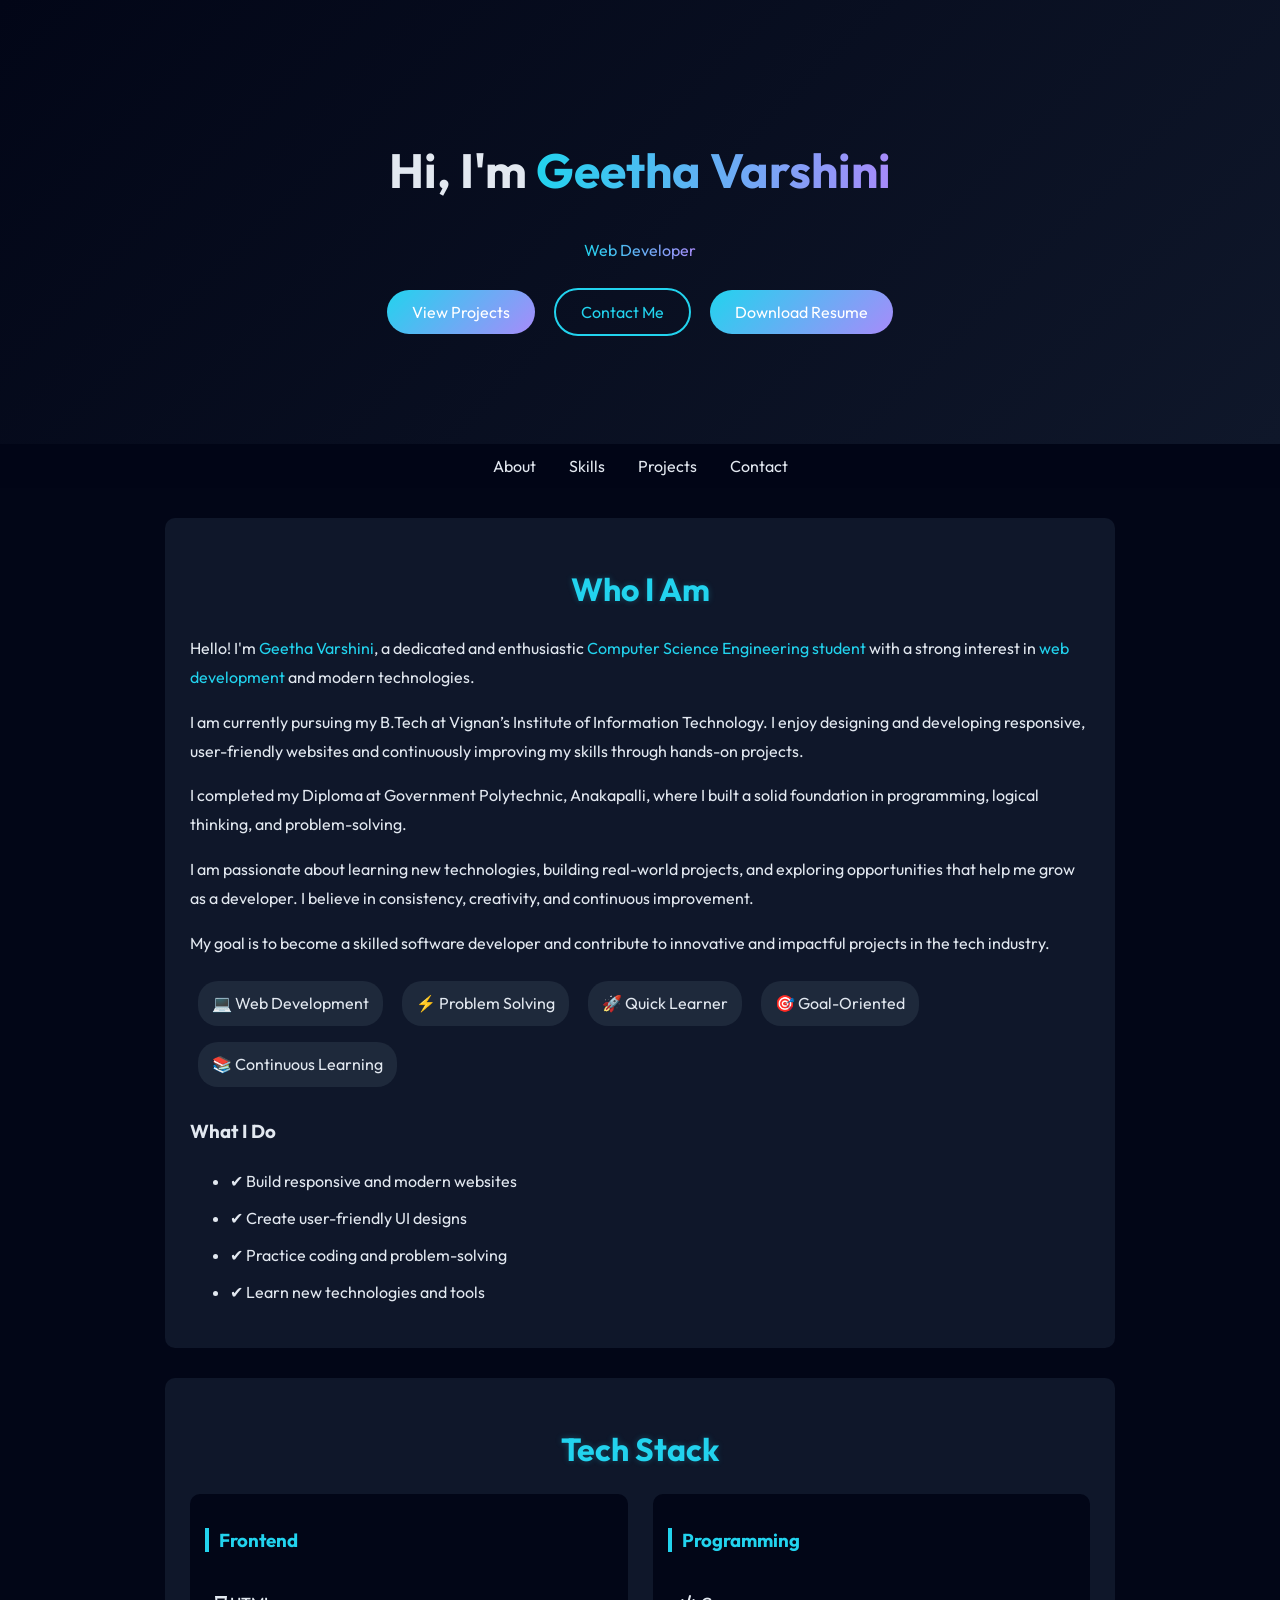
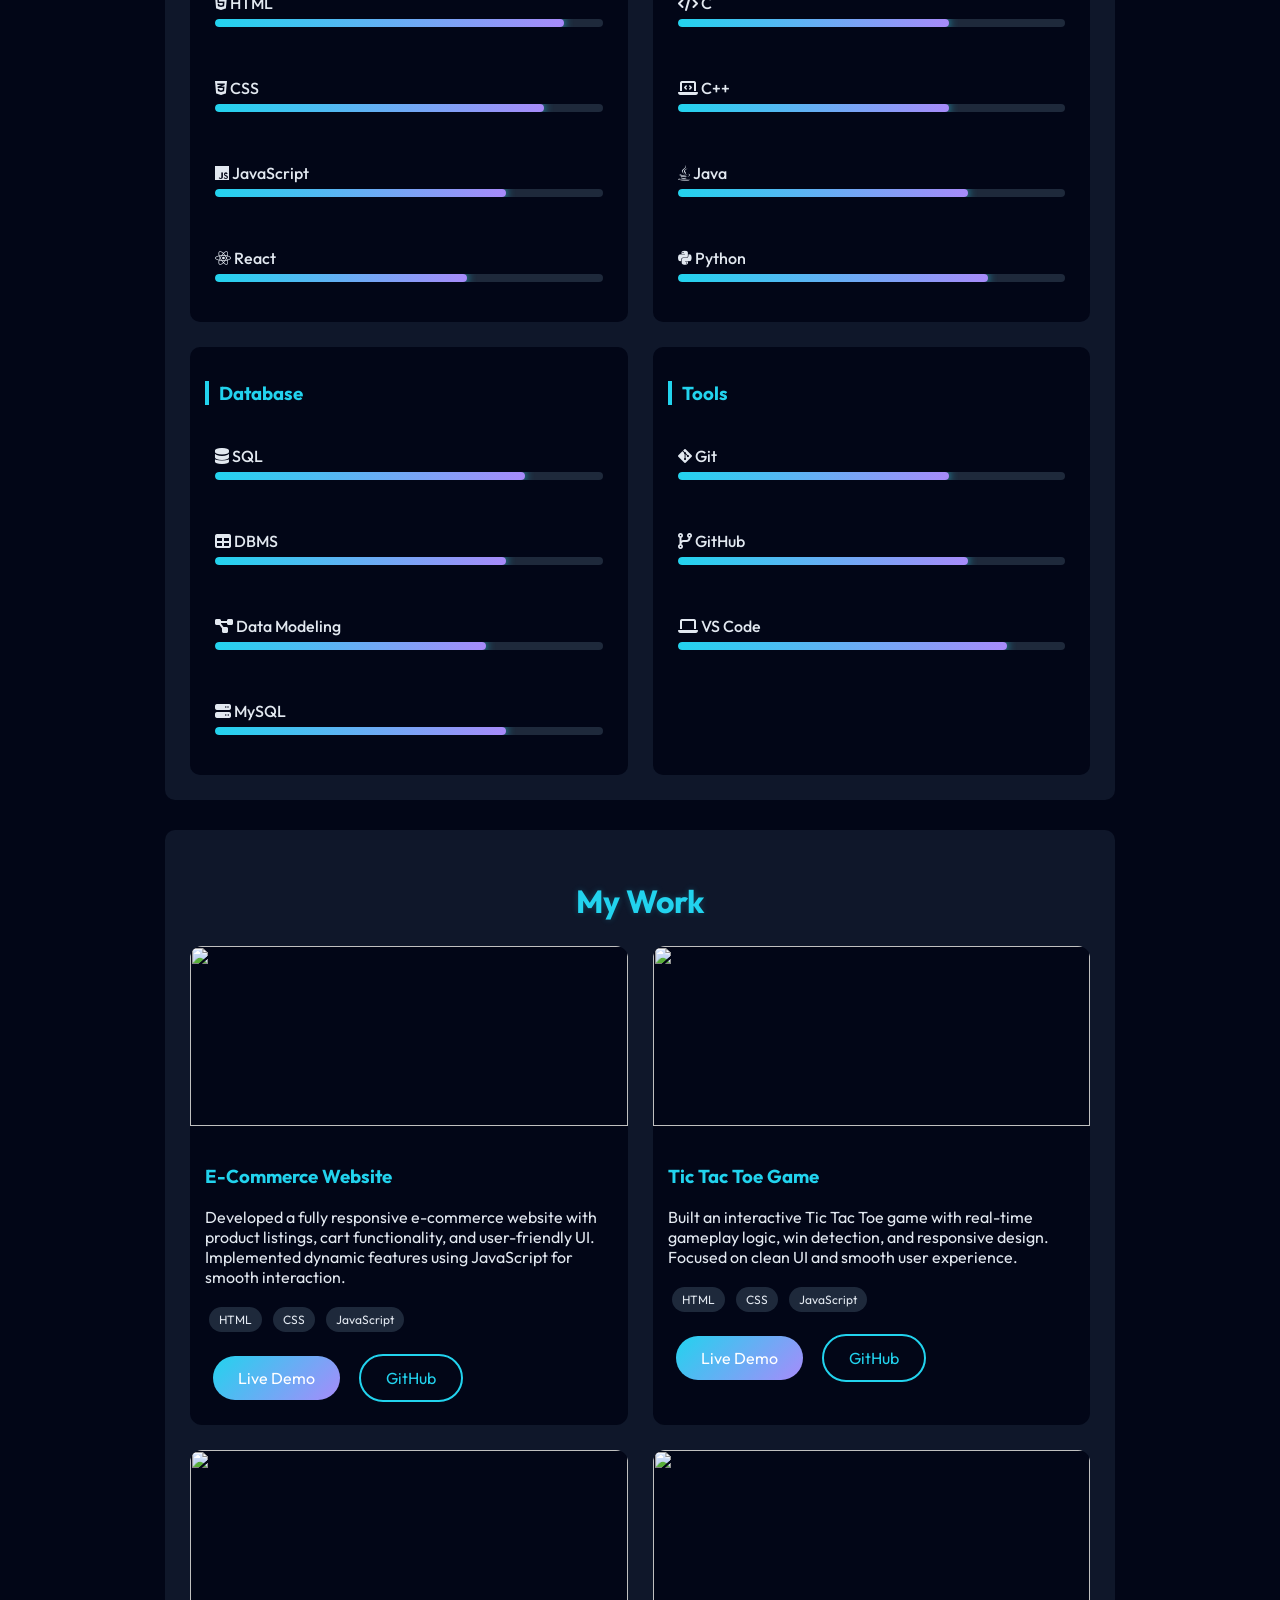
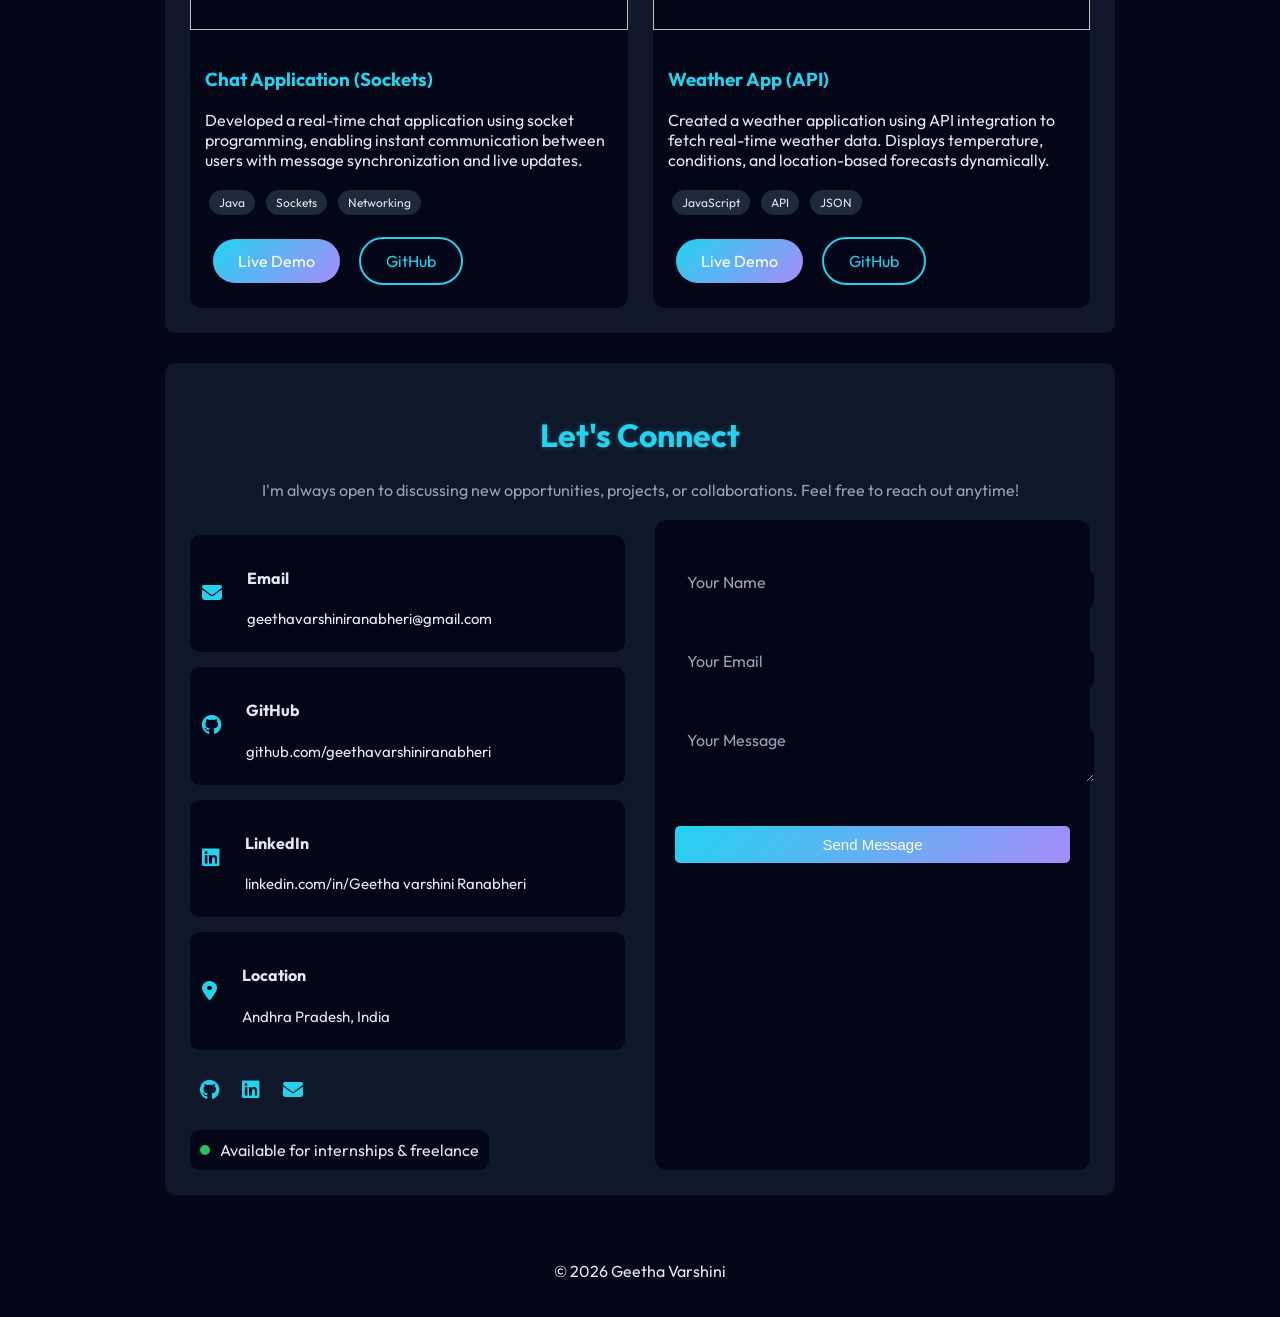
==== index.html @ 0db8dcf7 "Add files via upload" ====
<!DOCTYPE html>
<html lang="en">
<head>
<meta charset="UTF-8">
<meta name="viewport" content="width=device-width, initial-scale=1.0">
<title>Geetha Varshini | Portfolio</title>

<link rel="stylesheet" href="style.css">

<link href="https://fonts.googleapis.com/css2?family=Outfit:wght@300;500;700&display=swap" rel="stylesheet">

<link rel="stylesheet" href="https://cdnjs.cloudflare.com/ajax/libs/font-awesome/6.5.0/css/all.min.css">
</head>

<body>

<!-- HERO -->
<section class="hero">
    <h1>Hi, I'm <span>Geetha Varshini</span></h1>
    <p><span id="typing"></span></p>

    <div class="buttons">
        <a href="#projects" class="btn">View Projects</a>
        <a href="#contact" class="btn outline">Contact Me</a>
        <a href="resume.pdf" download class="btn resume-btn">Download Resume</a>
    </div>
</section>

<!-- NAV -->
<nav>
    <a href="#about">About</a>
    <a href="#skills">Skills</a>
    <a href="#projects">Projects</a>
    <a href="#contact">Contact</a>
</nav>

<!-- ABOUT -->
<section id="about" class="card fade">
    <h2>Who I Am</h2>

    <div class="about-container">

        <p>
            Hello! I'm <span class="highlight">Geetha Varshini</span>, a dedicated and enthusiastic 
            <span class="highlight">Computer Science Engineering student</span> with a strong interest in 
            <span class="highlight">web development</span> and modern technologies.
        </p>

        <p>
            I am currently pursuing my B.Tech at Vignan’s Institute of Information Technology. 
            I enjoy designing and developing responsive, user-friendly websites and continuously 
            improving my skills through hands-on projects.
        </p>

        <p>
            I completed my Diploma at Government Polytechnic, Anakapalli, where I built a solid 
            foundation in programming, logical thinking, and problem-solving.
        </p>

        <p>
            I am passionate about learning new technologies, building real-world projects, and 
            exploring opportunities that help me grow as a developer. I believe in consistency, 
            creativity, and continuous improvement.
        </p>

        <p>
            My goal is to become a skilled software developer and contribute to innovative and 
            impactful projects in the tech industry.
        </p>

        <div class="about-points">
            <span>💻 Web Development</span>
            <span>⚡ Problem Solving</span>
            <span>🚀 Quick Learner</span>
            <span>🎯 Goal-Oriented</span>
            <span>📚 Continuous Learning</span>
        </div>

        <!-- EXTRA -->
        <div class="about-extra">
            <h3>What I Do</h3>
            <ul>
                <li>✔ Build responsive and modern websites</li>
                <li>✔ Create user-friendly UI designs</li>
                <li>✔ Practice coding and problem-solving</li>
                <li>✔ Learn new technologies and tools</li>
            </ul>
        </div>

    </div>
</section>

<section id="skills" class="card fade">
    <h2>Tech Stack</h2>

    <div class="skills-grid">

        <!-- ROW 1 -->
        <div class="skill-group">
            <h3>Frontend</h3>

            <div class="skill-box">
                <p><i class="fab fa-html5"></i> HTML</p>
                <div class="skill-bar"><span data-width="90%"></span></div>
            </div>

            <div class="skill-box">
                <p><i class="fab fa-css3-alt"></i> CSS</p>
                <div class="skill-bar"><span data-width="85%"></span></div>
            </div>

            <div class="skill-box">
                <p><i class="fab fa-js"></i> JavaScript</p>
                <div class="skill-bar"><span data-width="75%"></span></div>
            </div>

            <div class="skill-box">
                <p><i class="fab fa-react"></i> React</p>
                <div class="skill-bar"><span data-width="65%"></span></div>
            </div>
        </div>

        <div class="skill-group">
            <h3>Programming</h3>

            <div class="skill-box">
                <p><i class="fas fa-code"></i> C</p>
                <div class="skill-bar"><span data-width="70%"></span></div>
            </div>

            <div class="skill-box">
                <p><i class="fas fa-laptop-code"></i> C++</p>
                <div class="skill-bar"><span data-width="70%"></span></div>
            </div>

            <div class="skill-box">
                <p><i class="fab fa-java"></i> Java</p>
                <div class="skill-bar"><span data-width="75%"></span></div>
            </div>

            <div class="skill-box">
                <p><i class="fab fa-python"></i> Python</p>
                <div class="skill-bar"><span data-width="80%"></span></div>
            </div>
        </div>

        <!-- ROW 2 -->
        <div class="skill-group">
    <h3>Database</h3>

    <div class="skill-box">
        <p><i class="fas fa-database"></i> SQL</p>
        <div class="skill-bar"><span data-width="80%"></span></div>
    </div>

    <div class="skill-box">
        <p><i class="fas fa-table"></i> DBMS</p>
        <div class="skill-bar"><span data-width="75%"></span></div>
    </div>

    <div class="skill-box">
        <p><i class="fas fa-project-diagram"></i> Data Modeling</p>
        <div class="skill-bar"><span data-width="70%"></span></div>
    </div>

    <div class="skill-box">
        <p><i class="fas fa-server"></i> MySQL</p>
        <div class="skill-bar"><span data-width="75%"></span></div>
    </div>
</div>

        <div class="skill-group">
            <h3>Tools</h3>

            <div class="skill-box">
                <p><i class="fab fa-git-alt"></i> Git</p>
                <div class="skill-bar"><span data-width="70%"></span></div>
            </div>

            <div class="skill-box">
                <p><i class="fas fa-code-branch"></i> GitHub</p>
                <div class="skill-bar"><span data-width="75%"></span></div>
            </div>

            <div class="skill-box">
                <p><i class="fas fa-laptop"></i> VS Code</p>
                <div class="skill-bar"><span data-width="85%"></span></div>
            </div>
        </div>

    </div>
</section>

<!-- PROJECTS -->
<section id="projects" class="card fade">
    <h2>My Work</h2>

    <div class="projects-container">

        <!-- E-COMMERCE -->
        <div class="project-card">
            <img src="C:\Users\geeth\Downloads\ecommerce-websites.jpg" alt="">

            <div class="project-content">
                <h3>E-Commerce Website</h3>
                <p>
                    Developed a fully responsive e-commerce website with product listings, cart functionality,
                    and user-friendly UI. Implemented dynamic features using JavaScript for smooth interaction.
                </p>

                <div class="tech-stack">
                    <span>HTML</span>
                    <span>CSS</span>
                    <span>JavaScript</span>
                </div>

                <div class="project-buttons">
                    <a href="#" class="btn">Live Demo</a>
                    <a href="#" class="btn outline">GitHub</a>
                </div>
            </div>
        </div>

        <!-- TIC TAC TOE -->
        <div class="project-card">
            <img src="C:\Users\geeth\Downloads\tic-tac-toe-2.jpeg" alt="">

            <div class="project-content">
                <h3>Tic Tac Toe Game</h3>
                <p>
                    Built an interactive Tic Tac Toe game with real-time gameplay logic, win detection,
                    and responsive design. Focused on clean UI and smooth user experience.
                </p>

                <div class="tech-stack">
                    <span>HTML</span>
                    <span>CSS</span>
                    <span>JavaScript</span>
                </div>

                <div class="project-buttons">
                    <a href="#" class="btn">Live Demo</a>
                    <a href="#" class="btn outline">GitHub</a>
                </div>
            </div>
        </div>

        <!-- CHAT APPLICATION -->
        <div class="project-card">
            <img src="C:\Users\geeth\Downloads\chat_application.jpg" alt="">

            <div class="project-content">
                <h3>Chat Application (Sockets)</h3>
                <p>
                    Developed a real-time chat application using socket programming, enabling instant
                    communication between users with message synchronization and live updates.
                </p>

                <div class="tech-stack">
                    <span>Java</span>
                    <span>Sockets</span>
                    <span>Networking</span>
                </div>

                <div class="project-buttons">
                    <a href="#" class="btn">Live Demo</a>
                    <a href="#" class="btn outline">GitHub</a>
                </div>
            </div>
        </div>

        <!-- WEATHER APP -->
        <div class="project-card">
            <img src="C:\Users\geeth\Downloads\weather_api.jpeg" alt="">

            <div class="project-content">
                <h3>Weather App (API)</h3>
                <p>
                    Created a weather application using API integration to fetch real-time weather data.
                    Displays temperature, conditions, and location-based forecasts dynamically.
                </p>

                <div class="tech-stack">
                    <span>JavaScript</span>
                    <span>API</span>
                    <span>JSON</span>
                </div>

                <div class="project-buttons">
                    <a href="#" class="btn">Live Demo</a>
                    <a href="#" class="btn outline">GitHub</a>
                </div>
            </div>
        </div>

    </div>
</section>

<!-- CONTACT -->
<section id="contact" class="card fade">
    <h2>Let's Connect</h2>

    <p class="contact-subtext">
        I'm always open to discussing new opportunities, projects, or collaborations.
        Feel free to reach out anytime!
    </p>

    <div class="contact-container">

        <!-- LEFT SIDE -->
        <div class="contact-info">

            <div class="info-box">
                <a href="mailto:geethavarshiniranabheri@gmail.com" target="_blank">
                <i class="fas fa-envelope"></i>
                </a>
                <div>
                    <h4>Email</h4>
                    <p>geethavarshiniranabheri@gmail.com</p>
                </div>
            </div>

            <div class="info-box">
                <a href="https://github.com/geethavarshiniranabheri-cloud" target="_blank">
                <i class="fab fa-github"></i>
                </a>
                <div>
                    <h4>GitHub</h4>
                    <p>github.com/geethavarshiniranabheri</p>
                </div>
            </div>

            <div class="info-box">
                <a href="https://www.linkedin.com/in/geetha-varshini-ranabheri-589a90342?utm_source=share_via&utm_content=profile&utm_medium=member_android" target="_blank">
                <i class="fab fa-linkedin"></i>
                </a>
                <div>
                    <h4>LinkedIn</h4>
                    <p>linkedin.com/in/Geetha varshini Ranabheri</p>
                </div>
            </div>

            <div class="info-box">
                <i class="fas fa-map-marker-alt"></i>
                <div>
                    <h4>Location</h4>
                    <p>Andhra Pradesh, India</p>
                </div>
            </div>

            <!-- SOCIAL ICONS -->
            <div class="social-icons">
                <i class="fab fa-github"></i>
                <i class="fab fa-linkedin"></i>
                <i class="fas fa-envelope"></i>
            </div>

            <!-- STATUS -->
            <div class="availability">
                <span class="dot"></span>
                Available for internships & freelance
            </div>

        </div>

        <!-- RIGHT SIDE FORM -->
        <form id="contactForm" class="contact-form">

            <div class="input-group">
                <input type="text" required>
                <label>Your Name</label>
            </div>

            <div class="input-group">
                <input type="email" required>
                <label>Your Email</label>
            </div>

            <div class="input-group">
                <textarea required></textarea>
                <label>Your Message</label>
            </div>

            <button type="submit">Send Message</button>
        </form>

    </div>
</section>

<footer>
    <p>© 2026 Geetha Varshini</p>
</footer>

<script src="script.js"></script>

</body>
</html>
---- style.css ----
html {
    scroll-behavior: smooth;
}

/* GLOBAL */
body {
    margin: 0;
    font-family: 'Outfit', sans-serif;
    background: #020617;
    color: #e2e8f0;
}

/* HERO */
.hero {
    text-align: center;
    padding: 100px 20px;
    background: linear-gradient(135deg, #020617, #0f172a);
}

.hero h1 {
    font-size: 48px;
}

/* .hero span {
    color: #22d3ee;
    text-shadow: 0 0 10px #22d3ee;
} */

.hero span {
    background: linear-gradient(90deg, #22d3ee, #a78bfa);
    -webkit-background-clip: text;
    -webkit-text-fill-color: transparent;
}

#typing {
    color: #a78bfa;
}

/* NAV */
nav {
    text-align: center;
    padding: 12px;
    background: rgba(2, 6, 23, 0.8);
    backdrop-filter: blur(10px);
    position: sticky;
    top: 0;
    z-index: 1000;
}

nav a {
    color: #e2e8f0;
    margin: 15px;
    text-decoration: none;
    position: relative;
}

nav a:hover {
    color: #22d3ee;
}

nav a::after {
    content: "";
    position: absolute;
    width: 0%;
    height: 2px;
    left: 0;
    bottom: -5px;
    background: #22d3ee;
    transition: 0.3s;
}

nav a:hover::after {
    width: 100%;
}

/* CARDS */
.card {
    background: #0f172a;
    margin: 30px auto;
    padding: 25px;
    max-width: 900px;
    border-radius: 10px;
    transition: 0.3s;
}

.card:hover {
    transform: translateY(-5px);
}

/* ABOUT */
.about-container {
    line-height: 1.8;
}

.highlight {
    color: #22d3ee;
}

.about-points span {
    display: inline-block;
    margin: 8px;
    padding: 8px 14px;
    background: #1e293b;
    border-radius: 20px;
    transition: 0.3s;
}

.about-points span:hover {
    background: #22d3ee;
    color: #020617;
}

.about-extra {
    margin-top: 20px;
}

.about-extra li {
    margin: 8px 0;
}

/* SKILLS */
.skills span {
    display: inline-block;
    margin: 10px;
    padding: 10px 15px;
    background: #1e293b;
    border-radius: 20px;
    transition: 0.3s;
}

/* SKILLS UPGRADE */
.skills-container {
    margin-top: 20px;
}

.skill-box {
    margin: 15px 0;
}

.skill-box p {
    margin-bottom: 5px;
    font-weight: 500;
}

.skill-bar {
    width: 100%;
    height: 8px;
    background: #1e293b;
    border-radius: 10px;
    overflow: hidden;
}

.skill-bar span {
    display: block;
    height: 100%;
    background: linear-gradient(90deg, #22d3ee, #a78bfa);
    border-radius: 10px;
    width: 0;
    transition: 1.5s ease;
}

/* SKILLS UPGRADE */
.skill-category {
    margin-top: 25px;
    color: #22d3ee;
    font-size: 18px;
    border-left: 4px solid #22d3ee;
    padding-left: 10px;
}

.skill-box {
    margin: 15px 0;
    padding: 10px;
    border-radius: 10px;
    transition: 0.3s;
}

.skill-box:hover {
    background: #020617;
    transform: scale(1.02);
    box-shadow: 0 0 10px rgba(34, 211, 238, 0.3);
}

.skill-box p {
    margin-bottom: 6px;
    font-weight: 500;
}

.skill-bar {
    width: 100%;
    height: 8px;
    background: #1e293b;
    border-radius: 10px;
    overflow: hidden;
}

.skill-bar span {
    display: block;
    height: 100%;
    width: 0;
    background: linear-gradient(90deg, #22d3ee, #a78bfa);
    border-radius: 10px;
    box-shadow: 0 0 10px #22d3ee;
    transition: width 1.5s ease;
}

/* GRID FOR GROUPS */
.skills-grid {
    display: grid;
    grid-template-columns: repeat(2, 1fr);
    gap: 25px;
}

/* EACH GROUP */
.skill-group {
    background: #020617;
    padding: 15px;
    border-radius: 10px;
    transition: 0.3s;
}

.skill-group:hover {
    transform: translateY(-5px);
    box-shadow: 0 0 15px rgba(34, 211, 238, 0.3);
}

/* HEADINGS */
.skill-group h3 {
    color: #22d3ee;
    margin-bottom: 10px;
    border-left: 4px solid #22d3ee;
    padding-left: 10px;
}

/* MOBILE */
@media (max-width: 768px) {
    .skills-grid {
        grid-template-columns: 1fr;
    }
}

/* animate on scroll */
.fade.show .skill-bar span {
    width: inherit;
}

.skills span:hover {
    background: #22d3ee;
    color: #020617;
}

/* PROJECTS */
.project img {
    width: 100%;
    border-radius: 10px;
}

/* PROJECT GRID */
.projects-container {
    display: grid;
    grid-template-columns: repeat(2, 1fr);
    gap: 25px;
}

/* CARD */
.project-card {
    background: #020617;
    border-radius: 12px;
    overflow: hidden;
    transition: 0.4s;
    position: relative;
}

/* HOVER EFFECT */
.project-card:hover {
    transform: translateY(-10px) scale(1.03);
    box-shadow: 0 0 25px rgba(34, 211, 238, 0.4);
}

/* IMAGE */
.project-card img {
    width: 100%;
    height: 180px;
    object-fit: cover;
    transition: 0.4s;
}

.project-card:hover img {
    transform: scale(1.1);
}

/* CONTENT */
.project-content {
    padding: 15px;
}

.project-content h3 {
    color: #22d3ee;
}

/* TECH TAGS */
.tech-stack {
    margin: 10px 0;
}

.tech-stack span {
    display: inline-block;
    background: #1e293b;
    padding: 5px 10px;
    margin: 4px;
    border-radius: 15px;
    font-size: 12px;
}

.tech-stack span:hover {
    background: #22d3ee;
    color: #020617;
}

/* BUTTONS */
.project-buttons {
    margin-top: 10px;
}

/* MOBILE */
@media (max-width: 768px) {
    .projects-container {
        grid-template-columns: 1fr;
    }
}

/* BUTTONS */
.buttons {
    margin-top: 20px;
}

.btn {
    background: linear-gradient(135deg, #22d3ee, #a78bfa);
    padding: 12px 25px;
    border-radius: 30px;
    text-decoration: none;
    color: white;
    margin: 8px;
    display: inline-block;
    transition: 0.3s;
    cursor: pointer;
}

.btn:hover {
    background: linear-gradient(135deg, #06b6d4, #9333ea);
    transform: translateY(-4px) scale(1.05);
    box-shadow: 0 0 15px #22d3ee;
}

.outline {
    border: 2px solid #22d3ee;
    background: transparent;
    color: #22d3ee;
}

.outline:hover {
    background: #22d3ee;
    color: #020617;
}

/* FORM */
input, textarea {
    width: 100%;
    margin: 10px 0;
    padding: 10px;
    border-radius: 5px;
    border: none;
}

button {
    background: linear-gradient(135deg, #22d3ee, #a78bfa);
    border: none;
    padding: 10px;
    color: white;
    border-radius: 5px;
}

button:hover {
    background: linear-gradient(135deg, #06b6d4, #9333ea);
}

/* SCROLL ANIMATION */
.fade {
    opacity: 0;
    transform: translateY(30px);
    transition: 0.8s;
}

.fade.show {
    opacity: 1;
    transform: translateY(0);
}

/* FOOTER */
footer {
    text-align: center;
    padding: 20px;
}

/* CONTACT LAYOUT */
.contact-container {
    display: grid;
    grid-template-columns: 1fr 1fr;
    gap: 30px;
    margin-top: 20px;
}

/* LEFT SIDE */
.contact-info p {
    margin: 12px 0;
    font-size: 15px;
}

.contact-info i {
    margin-right: 10px;
    color: #22d3ee;
}

.contact-extra {
    margin-top: 20px;
    padding: 10px;
    background: #020617;
    border-radius: 10px;
}

/* FORM */
.contact-form input,
.contact-form textarea {
    width: 100%;
    padding: 12px;
    margin: 10px 0;
    border-radius: 8px;
    border: none;
    background: #020617;
    color: #e2e8f0;
    outline: none;
    transition: 0.3s;
}

/* FOCUS EFFECT */
.contact-form input:focus,
.contact-form textarea:focus {
    box-shadow: 0 0 10px #22d3ee;
}

/* BUTTON */
.contact-form button {
    width: 100%;
    margin-top: 10px;
    font-size: 15px;
}

/* HOVER */
.contact-form button:hover {
    transform: scale(1.03);
}

/* MOBILE */
@media (max-width: 768px) {
    .contact-container {
        grid-template-columns: 1fr;
    }
}

/* INPUT GROUP */
.input-group {
    position: relative;
    margin: 20px 0;
}

/* INPUT STYLE */
.input-group input,
.input-group textarea {
    width: 100%;
    padding: 12px;
    background: #020617;
    border: none;
    border-radius: 8px;
    color: #e2e8f0;
    outline: none;
    transition: 0.3s;
}

/* LABEL FLOAT */
.input-group label {
    position: absolute;
    left: 12px;
    top: 12px;
    color: #94a3b8;
    pointer-events: none;
    transition: 0.3s;
}

/* FLOAT EFFECT */
.input-group input:focus + label,
.input-group input:valid + label,
.input-group textarea:focus + label,
.input-group textarea:valid + label {
    top: -10px;
    left: 8px;
    font-size: 12px;
    color: #22d3ee;
}

/* INPUT FOCUS EFFECT */
.input-group input:focus,
.input-group textarea:focus {
    box-shadow: 0 0 12px #22d3ee;
    transform: scale(1.02);
}

/* BUTTON RIPPLE EFFECT */
.contact-form button {
    position: relative;
    overflow: hidden;
}

.contact-form button::after {
    content: "";
    position: absolute;
    width: 0;
    height: 0;
    background: rgba(255,255,255,0.3);
    border-radius: 50%;
    top: 50%;
    left: 50%;
    transform: translate(-50%, -50%);
    transition: 0.5s;
}

.contact-form button:active::after {
    width: 200px;
    height: 200px;
    opacity: 0;
}

/* CONTACT CARD HOVER */
.contact-container {
    transition: 0.4s;
}

.contact-container:hover {
    transform: translateY(-5px);
}

/* ICON ANIMATION */
.contact-info i {
    transition: 0.3s;
}

.contact-info p:hover i {
    transform: scale(1.3) rotate(10deg);
    color: #a78bfa;
}

/* SUBTEXT */
.contact-subtext {
    text-align: center;
    margin-bottom: 20px;
    color: #94a3b8;
}

/* INFO BOX */
.info-box {
    display: flex;
    align-items: center;
    gap: 15px;
    margin: 15px 0;
    padding: 12px;
    background: #020617;
    border-radius: 10px;
    transition: 0.3s;
}

.info-box:hover {
    transform: translateX(8px);
    box-shadow: 0 0 15px rgba(34, 211, 238, 0.3);
}

.info-box i {
    font-size: 20px;
    color: #22d3ee;
}

/* SOCIAL ICONS */
.social-icons {
    margin-top: 20px;
}

.social-icons i {
    font-size: 20px;
    margin: 10px;
    cursor: pointer;
    transition: 0.3s;
}

.social-icons i:hover {
    color: #22d3ee;
    transform: scale(1.3);
}

/* AVAILABILITY */
.availability {
    margin-top: 20px;
    padding: 10px;
    background: #020617;
    border-radius: 10px;
    display: inline-flex;
    align-items: center;
    gap: 10px;
}

.dot {
    width: 10px;
    height: 10px;
    background: #22c55e;
    border-radius: 50%;
    animation: blink 1.5s infinite;
}

@keyframes blink {
    0%, 100% { opacity: 1; }
    50% { opacity: 0.3; }
}

/* FORM ANIMATION IMPROVE */
.contact-form {
    background: #020617;
    padding: 20px;
    border-radius: 12px;
    transition: 0.3s;
}

.contact-form:hover {
    box-shadow: 0 0 20px rgba(34, 211, 238, 0.3);
}

/* MOBILE */
@media (max-width: 768px) {
    .contact-container {
        grid-template-columns: 1fr;
    }
}

.social-links a {
    display: inline-flex;
    margin: 10px;
    font-size: 22px;
    color: #e2e8f0;
    padding: 10px;
    border-radius: 50%;
    background: #020617;
    transition: 0.3s;
}

.social-links a:hover {
    color: #22d3ee;
    transform: translateY(-5px) scale(1.1);
    box-shadow: 0 0 15px rgba(34, 211, 238, 0.4);
}

section h2 {
    text-align: center;
    font-size: 32px;
    margin-bottom: 25px;
    color: #22d3ee;
    font-weight: 700;
    text-shadow: 0 0 6px rgba(34, 211, 238, 0.25);
}

section h2 {
    transition: 0.3s ease;
}

section h2:hover {
    text-shadow: 0 0 12px rgba(34, 211, 238, 0.5);
    transform: scale(1.02);
}
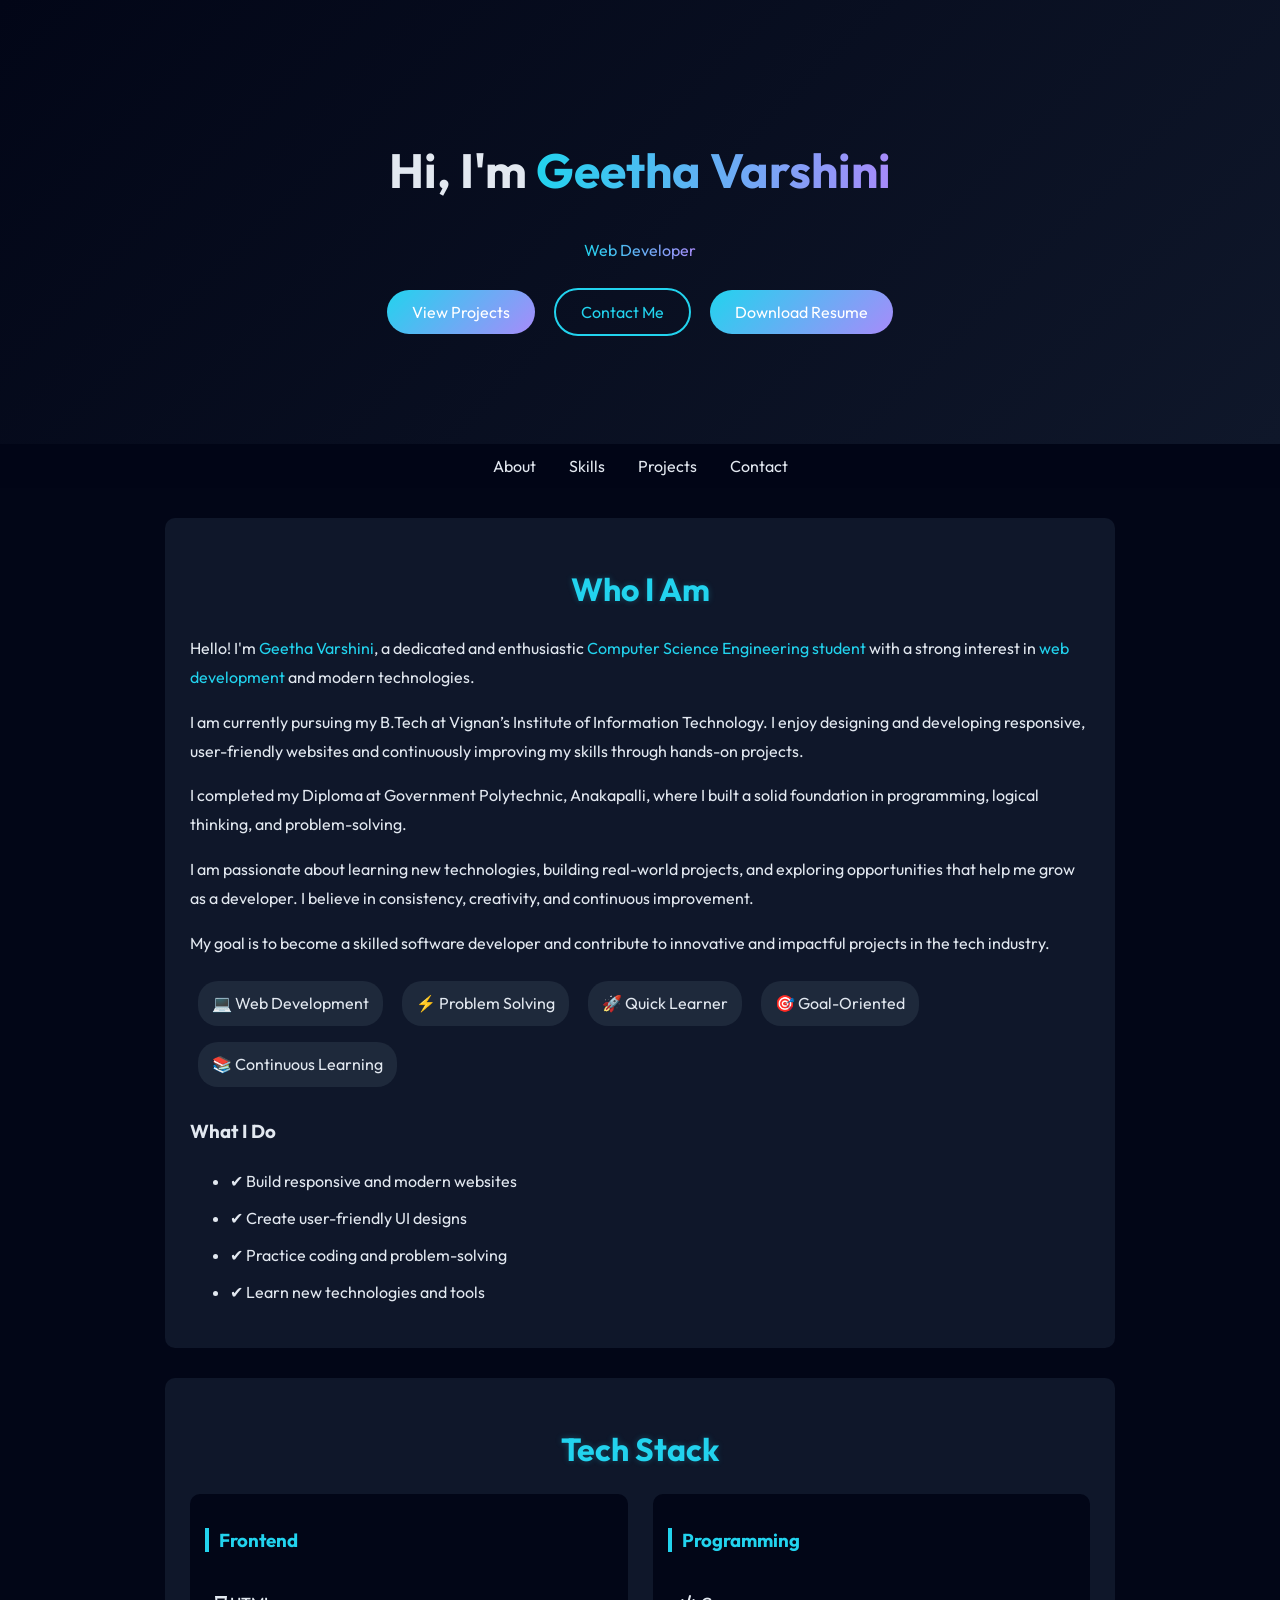
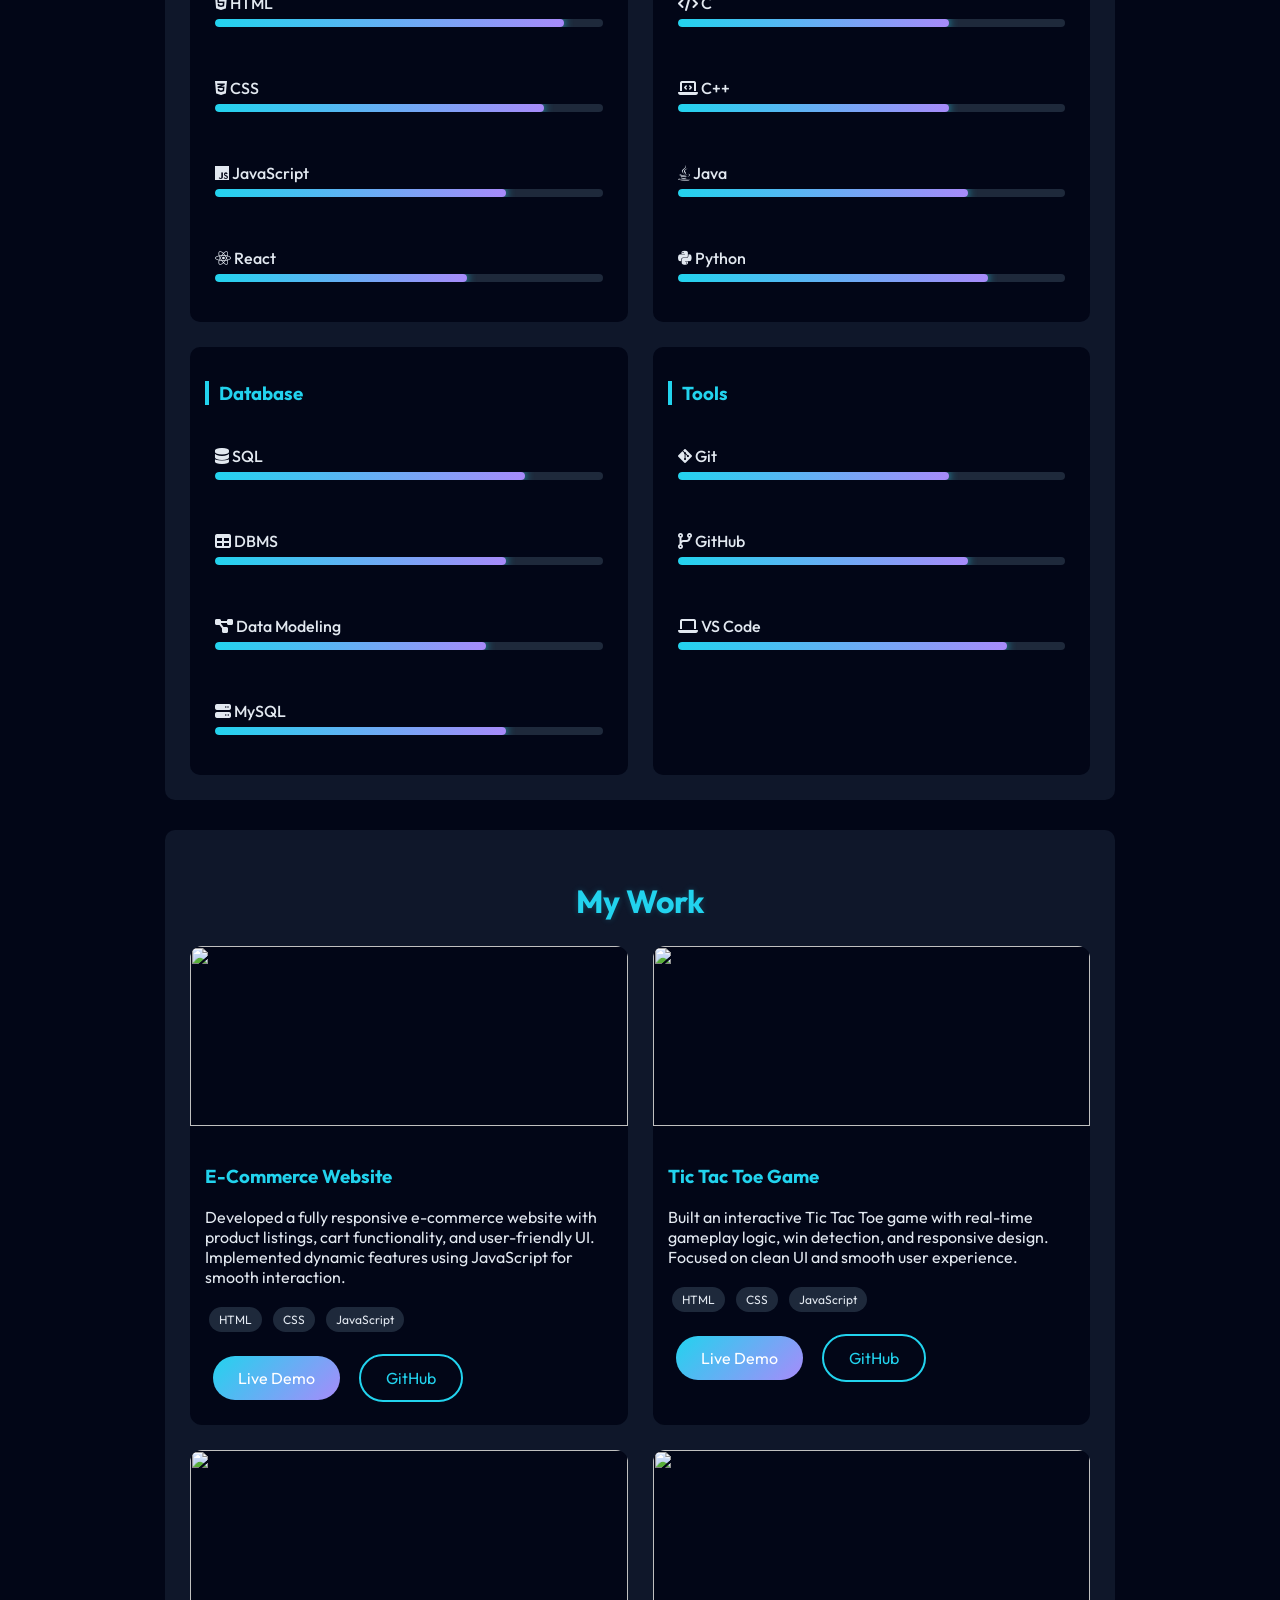
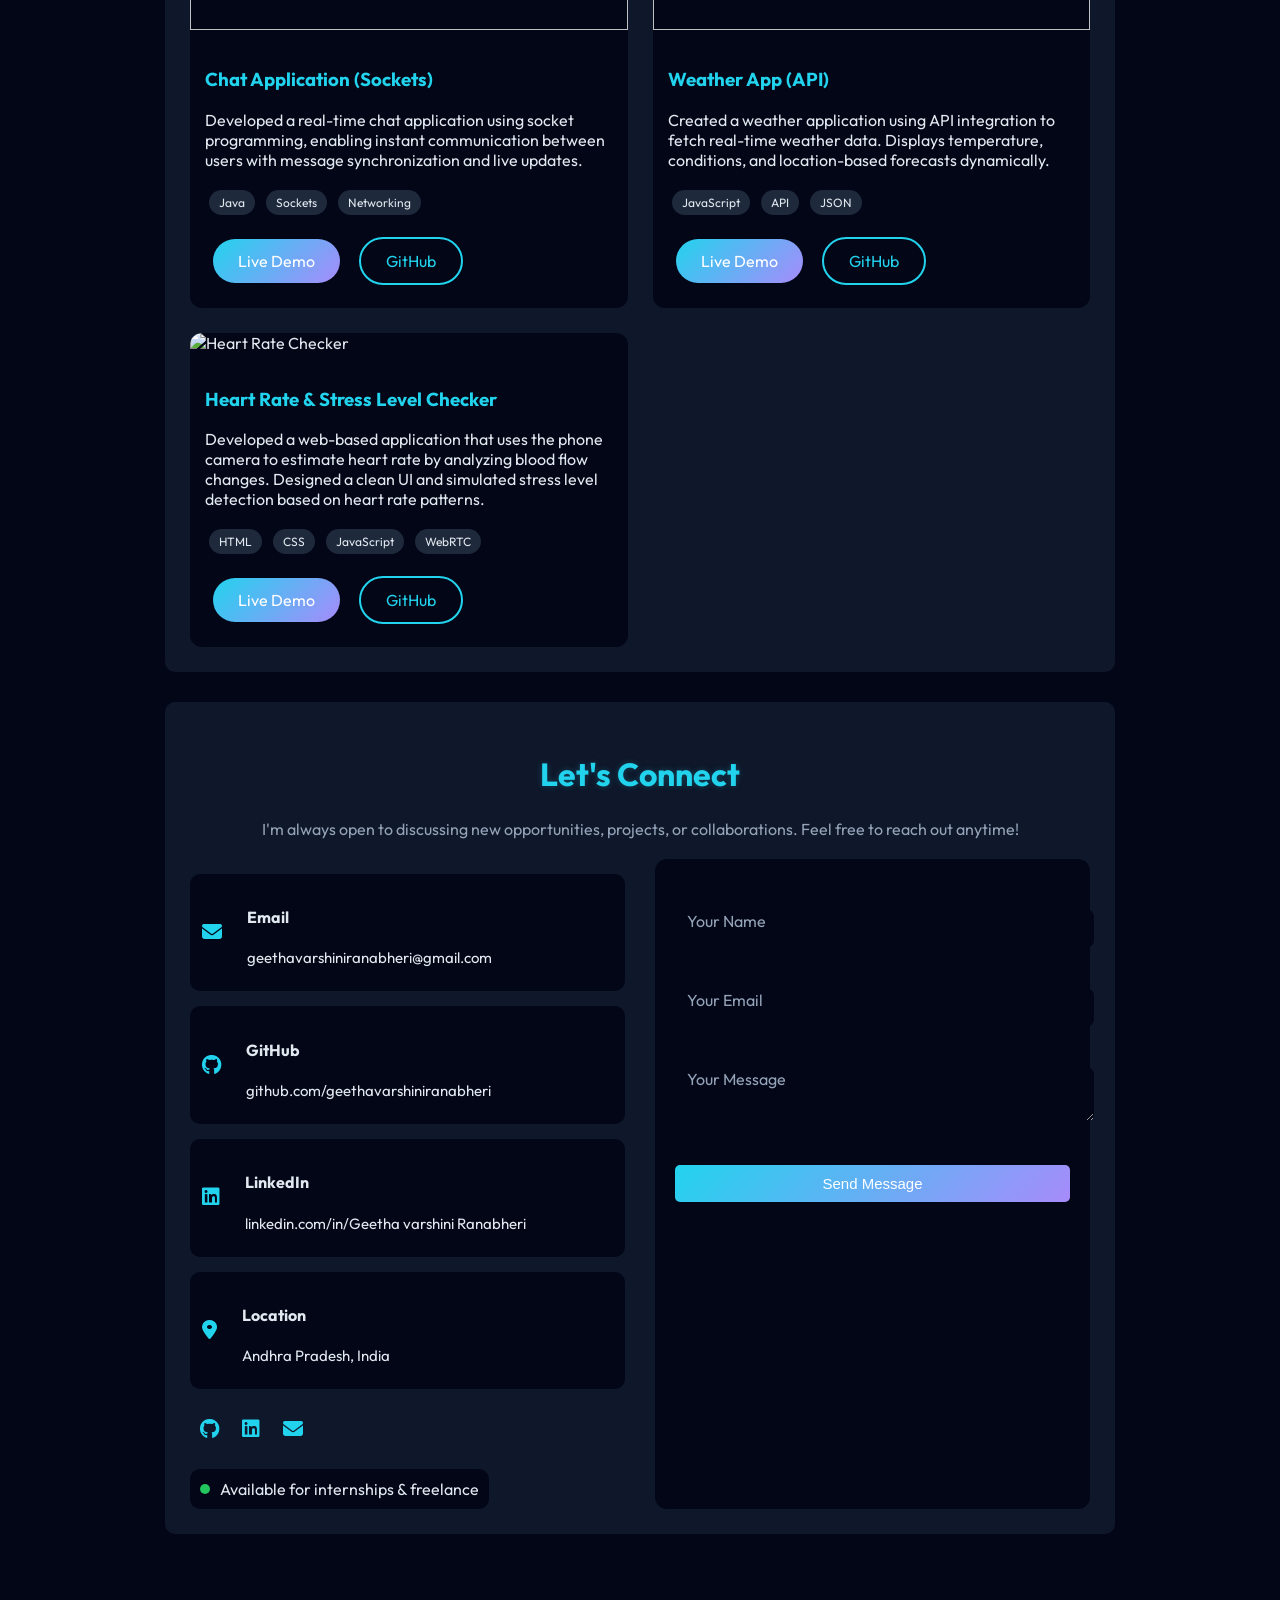
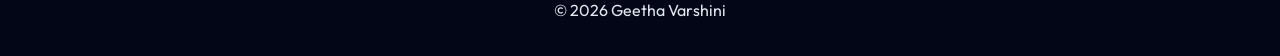
==== commit 37503ee7: "Add files via upload" ====
--- a/index.html
+++ b/index.html
@@ -293,6 +293,32 @@
             </div>
         </div>
 
+        <!-- HEART RATE & STRESS CHECKER -->
+<div class="project-card">
+    <img src="C:\Users\geeth\Downloads\heart_rate_and_stress.webp" alt="Heart Rate Checker">
+
+    <div class="project-content">
+        <h3>Heart Rate & Stress Level Checker</h3>
+        <p>
+            Developed a web-based application that uses the phone camera to estimate heart rate
+            by analyzing blood flow changes. Designed a clean UI and simulated stress level
+            detection based on heart rate patterns.
+        </p>
+
+        <div class="tech-stack">
+            <span>HTML</span>
+            <span>CSS</span>
+            <span>JavaScript</span>
+            <span>WebRTC</span>
+        </div>
+
+        <div class="project-buttons">
+            <a href="#" class="btn">Live Demo</a>
+            <a href="#" class="btn outline">GitHub</a>
+        </div>
+    </div>
+</div>
+
     </div>
 </section>
 
